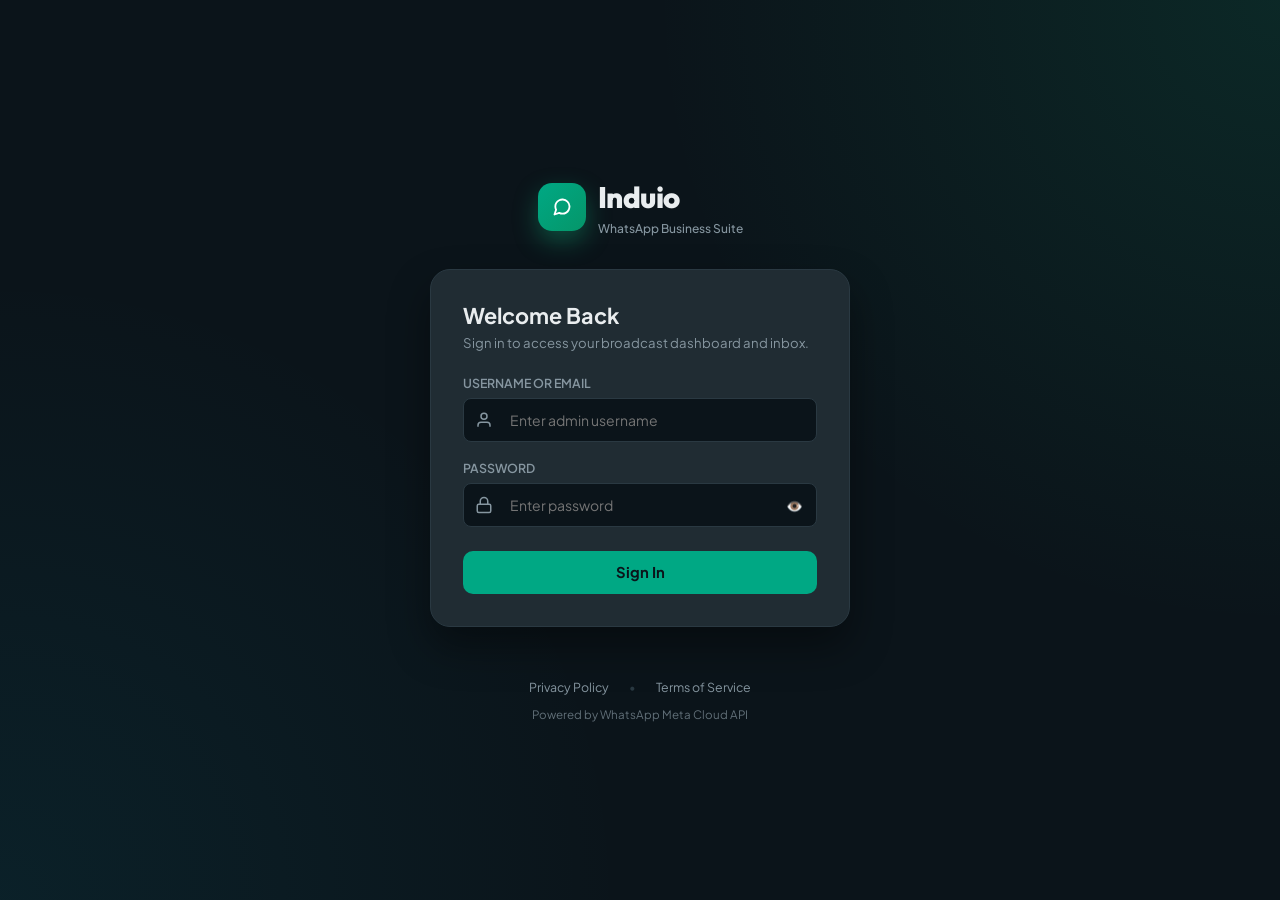
==== login.html @ 8018d41d "first commit" ====
<!DOCTYPE html>
<html lang="en" data-theme="dark">
<head>
    <meta charset="UTF-8">
    <meta name="viewport" content="width=device-width, initial-scale=1.0">
    <title>Induio - Admin Login</title>
    <link rel="icon" type="image/png" href="/favicon.png">
    <link rel="preconnect" href="https://fonts.googleapis.com">
    <link rel="preconnect" href="https://fonts.gstatic.com" crossorigin>
    <link href="https://fonts.googleapis.com/css2?family=Outfit:wght@400;500;600;700;800&family=Plus+Jakarta+Sans:wght@400;500;600;700&display=swap" rel="stylesheet">
    <link rel="stylesheet" href="/app.css">
    <script>
        // Redirect to main app if already logged in
        if (localStorage.getItem('induio_token')) {
            window.location.href = '/';
        }
    </script>
</head>
<body style="margin: 0; min-height: 100vh; display: flex; align-items: center; justify-content: center; background: radial-gradient(circle at top right, rgba(16, 185, 129, 0.12), transparent 40%), radial-gradient(circle at bottom left, rgba(6, 182, 212, 0.08), transparent 40%), var(--bg-dark); font-family: 'Plus Jakarta Sans', sans-serif; padding: 1.5rem 1rem;">

    <div style="width: 100%; max-width: 420px; display: flex; flex-direction: column; align-items: center;">
        
        <!-- Brand Header Logo -->
        <div style="display: flex; align-items: center; gap: 0.75rem; margin-bottom: 2rem; text-decoration: none;">
            <div style="width: 48px; height: 48px; border-radius: 14px; background: linear-gradient(135deg, var(--primary), #059669); display: flex; align-items: center; justify-content: center; box-shadow: 0 10px 25px rgba(16, 185, 129, 0.35);">
                <svg viewBox="0 0 24 24" width="26" height="26" fill="none" stroke="#ffffff" stroke-width="2.2" stroke-linecap="round" stroke-linejoin="round">
                    <path d="M21 11.5a8.38 8.38 0 0 1-.9 3.8 8.5 8.5 0 0 1-7.6 4.7 8.38 8.38 0 0 1-3.8-.9L3 21l1.9-5.7a8.38 8.38 0 0 1-.9-3.8 8.5 8.5 0 0 1 4.7-7.6 8.38 8.38 0 0 1 3.8-.9h.5a8.48 8.48 0 0 1 8 8v.5z"></path>
                </svg>
            </div>
            <div>
                <h1 style="font-family: 'Outfit', sans-serif; font-size: 1.85rem; font-weight: 800; margin: 0; color: var(--text-main); letter-spacing: -0.5px;">Induio</h1>
                <span style="font-size: 0.75rem; color: var(--text-muted); font-weight: 500;">WhatsApp Business Suite</span>
            </div>
        </div>

        <!-- Login Card -->
        <div class="card" style="width: 100%; padding: 2rem; border-radius: 20px; background: var(--bg-card); border: 1px solid var(--border); box-shadow: 0 20px 40px rgba(0, 0, 0, 0.4); backdrop-filter: blur(12px);">
            
            <div style="margin-bottom: 1.5rem;">
                <h2 style="font-size: 1.35rem; font-weight: 700; margin: 0 0 0.35rem 0; color: var(--text-main);">Welcome Back</h2>
                <p style="margin: 0; font-size: 0.825rem; color: var(--text-muted);">Sign in to access your broadcast dashboard and inbox.</p>
            </div>

            <!-- Error Banner -->
            <div id="login-error-banner" style="display: none; padding: 0.65rem 0.85rem; background: rgba(239, 68, 68, 0.12); border: 1px solid rgba(239, 68, 68, 0.3); border-radius: 8px; color: #ef4444; font-size: 0.8rem; margin-bottom: 1.25rem; text-align: left;"></div>

            <!-- Login Form -->
            <form id="login-form">
                <div style="margin-bottom: 1.15rem; text-align: left;">
                    <label style="display: block; font-size: 0.775rem; font-weight: 600; color: var(--text-muted); margin-bottom: 0.4rem;">USERNAME OR EMAIL</label>
                    <div class="input-with-icon">
                        <svg viewBox="0 0 24 24" fill="none" stroke="currentColor" stroke-width="2"><path d="M20 21v-2a4 4 0 0 0-4-4H8a4 4 0 0 0-4 4v2"></path><circle cx="12" cy="7" r="4"></circle></svg>
                        <input type="text" id="login-username" placeholder="Enter admin username" required autocomplete="username">
                    </div>
                </div>

                <div style="margin-bottom: 1.5rem; text-align: left;">
                    <label style="display: block; font-size: 0.775rem; font-weight: 600; color: var(--text-muted); margin-bottom: 0.4rem;">PASSWORD</label>
                    <div class="input-with-icon" style="position: relative;">
                        <svg viewBox="0 0 24 24" fill="none" stroke="currentColor" stroke-width="2"><rect x="3" y="11" width="18" height="11" rx="2" ry="2"></rect><path d="M7 11V7a5 5 0 0 1 10 0v4"></path></svg>
                        <input type="password" id="login-password" placeholder="Enter password" required autocomplete="current-password">
                        <button type="button" id="btn-toggle-password" style="position: absolute; right: 12px; top: 50%; transform: translateY(-50%); background: none; border: none; color: var(--text-muted); cursor: pointer; font-size: 0.85rem; padding: 2px;" title="Toggle Password">👁️</button>
                    </div>
                </div>

                <button type="submit" id="btn-login-submit" class="btn primary" style="width: 100%; justify-content: center; padding: 0.8rem; font-size: 0.925rem; font-weight: 700; border-radius: 10px;">
                    Sign In
                </button>
            </form>
        </div>

        <!-- Privacy & Terms Footer Links below login card -->
        <div style="margin-top: 1.75rem; display: flex; align-items: center; justify-content: center; gap: 1.25rem; font-size: 0.775rem;">
            <a href="#" id="link-login-privacy" style="color: var(--text-muted); text-decoration: none; transition: color 0.2s;">Privacy Policy</a>
            <span style="color: var(--border);">•</span>
            <a href="#" id="link-login-terms" style="color: var(--text-muted); text-decoration: none; transition: color 0.2s;">Terms of Service</a>
        </div>
        
        <div style="margin-top: 0.75rem; font-size: 0.725rem; color: var(--text-muted); opacity: 0.7;">
            Powered by WhatsApp Meta Cloud API
        </div>

    </div>

    <!-- Privacy Policy Modal -->
    <div id="login-privacy-modal" class="modal-overlay hidden" style="z-index: 10000; background: rgba(0,0,0,0.8); backdrop-filter: blur(8px);">
        <div class="modal-content card" style="max-width: 540px; width: 92%; padding: 1.5rem; border-radius: 16px; background: var(--bg-card); border: 1px solid var(--border); text-align: left; max-height: 80vh; overflow-y: auto;">
            <div style="display: flex; justify-content: space-between; align-items: center; margin-bottom: 1rem; border-bottom: 1px solid var(--border); padding-bottom: 0.5rem;">
                <h3 style="margin: 0; color: var(--text-main);">🔒 Privacy Policy</h3>
                <button type="button" id="btn-close-privacy-modal" style="background: none; border: none; color: var(--text-muted); cursor: pointer; font-size: 1.1rem;">✕</button>
            </div>
            <p style="font-size: 0.825rem; color: var(--text-muted); line-height: 1.5;">Induio operates as a WhatsApp Cloud API business management suite. All customer contact details, messages, and broadcast lists are stored securely in your private database. We strictly comply with Meta WhatsApp Cloud API policies and data protection guidelines.</p>
        </div>
    </div>

    <!-- Terms of Service Modal -->
    <div id="login-terms-modal" class="modal-overlay hidden" style="z-index: 10000; background: rgba(0,0,0,0.8); backdrop-filter: blur(8px);">
        <div class="modal-content card" style="max-width: 540px; width: 92%; padding: 1.5rem; border-radius: 16px; background: var(--bg-card); border: 1px solid var(--border); text-align: left; max-height: 80vh; overflow-y: auto;">
            <div style="display: flex; justify-content: space-between; align-items: center; margin-bottom: 1rem; border-bottom: 1px solid var(--border); padding-bottom: 0.5rem;">
                <h3 style="margin: 0; color: var(--text-main);">📋 Terms of Service</h3>
                <button type="button" id="btn-close-terms-modal" style="background: none; border: none; color: var(--text-muted); cursor: pointer; font-size: 1.1rem;">✕</button>
            </div>
            <p style="font-size: 0.825rem; color: var(--text-muted); line-height: 1.5;">By accessing this service, you agree to comply with the <a href="https://www.whatsapp.com/legal/business-terms/?lang=en_GB" target="_blank" rel="noopener" style="color: var(--primary); text-decoration: underline;">WhatsApp Business Terms of Service</a>. Messaging must be initiated only with explicit customer consent. Spambot activity and non-compliant broadcasting are strictly prohibited.</p>
        </div>
    </div>

    <script>
        // Password toggle
        const toggleBtn = document.getElementById('btn-toggle-password');
        const passInput = document.getElementById('login-password');
        toggleBtn.addEventListener('click', () => {
            const type = passInput.type === 'password' ? 'text' : 'password';
            passInput.type = type;
            toggleBtn.textContent = type === 'password' ? '👁️' : '🙈';
        });

        // Modals
        const privacyModal = document.getElementById('login-privacy-modal');
        const termsModal = document.getElementById('login-terms-modal');

        document.getElementById('link-login-privacy').addEventListener('click', (e) => {
            e.preventDefault();
            privacyModal.classList.remove('hidden');
        });
        document.getElementById('link-login-terms').addEventListener('click', (e) => {
            e.preventDefault();
            termsModal.classList.remove('hidden');
        });

        document.getElementById('btn-close-privacy-modal').addEventListener('click', () => privacyModal.classList.add('hidden'));
        document.getElementById('btn-close-terms-modal').addEventListener('click', () => termsModal.classList.add('hidden'));

        // Login Submit Form
        document.getElementById('login-form').addEventListener('submit', async (e) => {
            e.preventDefault();
            const username = document.getElementById('login-username').value.trim();
            const password = document.getElementById('login-password').value;
            const errorBanner = document.getElementById('login-error-banner');
            const submitBtn = document.getElementById('btn-login-submit');

            errorBanner.style.display = 'none';
            submitBtn.disabled = true;
            submitBtn.innerHTML = '<span class="spinner"></span> Signing In...';

            try {
                const res = await fetch('/api/auth?action=login', {
                    method: 'POST',
                    headers: { 'Content-Type': 'application/json' },
                    body: JSON.stringify({ username, password })
                });

                const data = await res.json();

                if (data.success) {
                    localStorage.setItem('induio_token', data.token);
                    localStorage.setItem('induio_user', JSON.stringify(data.user));
                    window.location.href = '/';
                } else {
                    errorBanner.textContent = `⚠️ ${data.error || 'Login failed'}`;
                    errorBanner.style.display = 'block';
                }
            } catch (err) {
                errorBanner.textContent = `⚠️ Network Error: ${err.message}`;
                errorBanner.style.display = 'block';
            } finally {
                submitBtn.disabled = false;
                submitBtn.innerHTML = 'Sign In';
            }
        });
    </script>
</body>
</html>
---- app.css ----
:root {
    --primary: #00a884;
    --primary-dark: #008f6f;
    --primary-light: rgba(0, 168, 132, 0.12);
    --bg-dark: #0b141a;
    --bg-sidebar: #111b21;
    --bg-card: #202c33;
    --bg-chat: #0b141a;
    --bubble-out: #005c4b;
    --bubble-out-text: #e9edef;
    --bubble-in: #202c33;
    --bubble-in-text: #e9edef;
    --text-main: #e9edef;
    --text-muted: #8696a0;
    --border: #2a3942;
    --error: #f15c6d;
    --warning: #f7b928;
    --tick-read: #53bdeb;
    --tick-sent: #8696a0;
    --shadow: 0 4px 16px rgba(0, 0, 0, 0.25);
    --radius: 12px;
}

[data-theme="light"] {
    --primary: #00a884;
    --primary-dark: #008f6f;
    --primary-light: rgba(0, 168, 132, 0.08);
    --bg-dark: #f0f2f5;
    --bg-sidebar: #ffffff;
    --bg-card: #ffffff;
    --bg-chat: #efeae2;
    --bubble-out: #d9fdd3;
    --bubble-out-text: #111b21;
    --bubble-in: #ffffff;
    --bubble-in-text: #111b21;
    --text-main: #111b21;
    --text-muted: #667781;
    --border: #e9edef;
    --error: #ea0038;
    --warning: #e69500;
    --tick-read: #53bdeb;
    --tick-sent: #667781;
    --shadow: 0 2px 10px rgba(0, 0, 0, 0.06);
    color-scheme: light;
}

* {
    box-sizing: border-box;
    margin: 0;
    padding: 0;
    font-family: 'Plus Jakarta Sans', -apple-system, BlinkMacSystemFont, "Segoe UI", Roboto, sans-serif;
}

body {
    background: var(--bg-dark);
    color: var(--text-main);
    height: 100vh;
    overflow: hidden;
    transition: background 0.25s ease, color 0.25s ease;
}

/* Base SVG sizing reset - prevents massive icon explosion */
svg {
    width: 20px;
    height: 20px;
    flex-shrink: 0;
}

/* Custom Scrollbar */
::-webkit-scrollbar {
    width: 6px;
    height: 6px;
}

::-webkit-scrollbar-track {
    background: transparent;
}

::-webkit-scrollbar-thumb {
    background: var(--border);
    border-radius: 4px;
}

::-webkit-scrollbar-thumb:hover {
    background: var(--text-muted);
}

.layout {
    display: flex;
    height: 100vh;
}

/* Sidebar Navigation */
.sidebar {
    width: 260px;
    background: var(--bg-sidebar);
    border-right: 1px solid var(--border);
    padding: 1.5rem 1rem;
    display: flex;
    flex-direction: column;
    flex-shrink: 0;
    z-index: 20;
}

.sidebar-header {
    display: flex;
    justify-content: space-between;
    align-items: center;
    margin-bottom: 2rem;
    padding: 0 0.5rem;
}

.logo {
    display: flex;
    align-items: center;
    gap: 0.75rem;
}

.logo-icon {
    width: 34px;
    height: 34px;
    border-radius: 10px;
    background: linear-gradient(135deg, #25D366, #128C7E);
    padding: 3px;
    display: flex;
    align-items: center;
    justify-content: center;
    box-shadow: 0 4px 12px rgba(37, 211, 102, 0.3);
}

.logo-icon img {
    width: 100%;
    height: 100%;
    object-fit: cover;
    border-radius: 7px;
}

.logo-text {
    font-size: 1.35rem;
    font-weight: 700;
    color: var(--text-main);
    letter-spacing: -0.5px;
}

.icon-btn {
    background: transparent;
    border: none;
    color: var(--text-muted);
    width: 36px;
    height: 36px;
    border-radius: 8px;
    display: flex;
    align-items: center;
    justify-content: center;
    cursor: pointer;
    transition: all 0.2s;
}

.icon-btn svg {
    width: 20px;
    height: 20px;
}

.icon-btn:hover {
    background: var(--primary-light);
    color: var(--primary);
}

[data-theme="dark"] .theme-icon-light {
    display: none;
}

[data-theme="dark"] .theme-icon-dark {
    display: block;
}

[data-theme="light"] .theme-icon-light {
    display: block;
}

[data-theme="light"] .theme-icon-dark {
    display: none;
}

.mobile-only {
    display: none;
}

#sidebar-nav {
    display: flex;
    flex-direction: column;
    gap: 0.35rem;
    flex: 1;
}

.nav-item {
    display: flex;
    align-items: center;
    gap: 0.85rem;
    padding: 0.75rem 1rem;
    color: var(--text-muted);
    text-decoration: none;
    border-radius: 10px;
    font-weight: 500;
    font-size: 0.925rem;
    transition: all 0.2s ease;
    position: relative;
}

.nav-item svg {
    width: 20px;
    height: 20px;
    flex-shrink: 0;
}

.nav-item:hover {
    background: var(--primary-light);
    color: var(--text-main);
}

.nav-item.active {
    background: var(--primary-light);
    color: var(--primary);
    font-weight: 600;
}

.nav-item.active::before {
    content: '';
    position: absolute;
    left: 0;
    top: 20%;
    bottom: 20%;
    width: 4px;
    background: var(--primary);
    border-radius: 0 4px 4px 0;
}

.badge-count {
    margin-left: auto;
    background: var(--primary);
    color: #0b141a;
    font-size: 0.725rem;
    font-weight: 700;
    padding: 0.15rem 0.5rem;
    border-radius: 12px;
}

.sidebar-footer {
    padding-top: 1rem;
    border-top: 1px solid var(--border);
}

.system-status {
    display: flex;
    align-items: center;
    gap: 0.5rem;
    font-size: 0.75rem;
    color: var(--text-muted);
    padding: 0.5rem;
}

.status-dot {
    width: 8px;
    height: 8px;
    border-radius: 50%;
    background: #10b981;
    box-shadow: 0 0 8px #10b981;
}

/* Main Content */
.content {
    flex: 1;
    overflow-y: auto;
    padding: 2rem 2.5rem;
}

.view {
    display: none;
    animation: fadeIn 0.25s ease-out;
}

.view.active {
    display: block;
}

@keyframes fadeIn {
    from {
        opacity: 0;
        transform: translateY(6px);
    }

    to {
        opacity: 1;
        transform: translateY(0);
    }
}

.page-header {
    display: flex;
    justify-content: space-between;
    align-items: flex-end;
    margin-bottom: 2rem;
}

.page-header h1 {
    font-size: 1.75rem;
    font-weight: 700;
    letter-spacing: -0.5px;
}

.page-header .subtitle {
    color: var(--text-muted);
    font-size: 0.9rem;
    margin-top: 0.25rem;
}

.header-actions {
    display: flex;
    gap: 0.75rem;
}

/* Cards & Widgets */
.card {
    background: var(--bg-card);
    border-radius: var(--radius);
    padding: 1.5rem;
    border: 1px solid var(--border);
    box-shadow: var(--shadow);
    margin-bottom: 1.5rem;
}

/* Stats Grid */
.stats-grid {
    display: grid;
    grid-template-columns: repeat(auto-fit, minmax(220px, 1fr));
    gap: 1.25rem;
    margin-bottom: 1.75rem;
}

.stat-card {
    display: flex;
    align-items: center;
    gap: 1.25rem;
    padding: 1.25rem 1.5rem;
    margin-bottom: 0;
    transition: transform 0.2s, border-color 0.2s;
}

.stat-card:hover {
    transform: translateY(-2px);
    border-color: var(--primary);
}

.stat-icon {
    width: 48px;
    height: 48px;
    border-radius: 12px;
    display: flex;
    align-items: center;
    justify-content: center;
    flex-shrink: 0;
}

.stat-icon svg {
    width: 24px;
    height: 24px;
}

.icon-emerald {
    background: rgba(16, 185, 129, 0.15);
    color: #10b981;
}

.icon-teal {
    background: rgba(20, 184, 166, 0.15);
    color: #14b8a6;
}

.icon-blue {
    background: rgba(59, 130, 246, 0.15);
    color: #3b82f6;
}

.stat-info h3 {
    font-size: 0.8rem;
    color: var(--text-muted);
    font-weight: 500;
    text-transform: uppercase;
    letter-spacing: 0.5px;
}

.stat-info p {
    font-size: 1.75rem;
    font-weight: 700;
    margin-top: 0.2rem;
    color: var(--text-main);
}

/* Dashboard Widgets */
.dashboard-widgets {
    display: grid;
    grid-template-columns: repeat(auto-fit, minmax(320px, 1fr));
    gap: 1.5rem;
}

.widget-header {
    display: flex;
    justify-content: space-between;
    align-items: center;
    margin-bottom: 1.25rem;
    padding-bottom: 0.75rem;
    border-bottom: 1px solid var(--border);
}

.widget-header h3 {
    font-size: 1rem;
    font-weight: 600;
}

.dash-list {
    display: flex;
    flex-direction: column;
    gap: 0.75rem;
}

.dash-list-item {
    background: var(--bg-dark);
    padding: 0.85rem 1rem;
    border-radius: 8px;
    font-size: 0.875rem;
    border: 1px solid var(--border);
    display: flex;
    align-items: center;
    gap: 0.85rem;
    cursor: pointer;
    transition: background 0.2s;
}

.dash-list-item:hover {
    background: var(--primary-light);
}

.dash-list-item .avatar-mini {
    width: 36px;
    height: 36px;
    border-radius: 50%;
    background: var(--primary-dark);
    color: #fff;
    display: flex;
    align-items: center;
    justify-content: center;
    font-weight: 600;
    font-size: 0.85rem;
    flex-shrink: 0;
}

.dash-list-item-content strong {
    display: block;
    color: var(--text-main);
    font-size: 0.875rem;
}

.dash-list-item-content p {
    color: var(--text-muted);
    font-size: 0.775rem;
    margin-top: 0.15rem;
}

.dash-media-grid {
    display: grid;
    grid-template-columns: repeat(2, 1fr);
    gap: 0.75rem;
}

.dash-media-card {
    height: 95px;
    border-radius: 8px;
    overflow: hidden;
    background: #000;
    border: 1px solid var(--border);
    position: relative;
}

.dash-media-card img,
.dash-media-card video {
    width: 100%;
    height: 100%;
    object-fit: cover;
}

/* Buttons */
.btn {
    display: inline-flex;
    align-items: center;
    justify-content: center;
    gap: 0.5rem;
    padding: 0.65rem 1.25rem;
    border: none;
    border-radius: 8px;
    font-size: 0.875rem;
    font-weight: 600;
    cursor: pointer;
    transition: all 0.2s ease;
    text-decoration: none;
}

.btn.primary {
    background: var(--primary);
    color: #0b141a;
}

.btn.primary:hover {
    background: var(--primary-dark);
    color: #ffffff;
}

.btn.secondary {
    background: transparent;
    border: 1px solid var(--border);
    color: var(--text-main);
}

.btn.secondary:hover {
    background: var(--primary-light);
    border-color: var(--primary);
}

.btn.danger {
    background: rgba(241, 92, 109, 0.12);
    color: var(--error);
    border: 1px solid transparent;
}

.btn.danger:hover {
    background: var(--error);
    color: #fff;
}

.btn.sm {
    padding: 0.35rem 0.75rem;
    font-size: 0.775rem;
}

.btn.icon-only {
    padding: 0.4rem;
    min-width: 32px;
    height: 32px;
}

.btn.icon-btn-round {
    width: 44px;
    height: 44px;
    border-radius: 50%;
    padding: 0;
    flex-shrink: 0;
    background: var(--primary);
    color: #ffffff;
    display: flex;
    align-items: center;
    justify-content: center;
    box-shadow: 0 3px 10px rgba(0, 168, 132, 0.35);
    transition: transform 0.2s ease, background 0.2s ease;
    border: none;
}

.btn.icon-btn-round svg {
    width: 20px;
    height: 20px;
    color: #ffffff;
    stroke: #ffffff;
    fill: none;
}

.btn.icon-btn-round:hover {
    transform: scale(1.08);
    background: var(--primary-dark);
}

.btn:disabled {
    opacity: 0.6;
    cursor: not-allowed;
}

.w-full {
    width: 100%;
}

/* Form Controls */
.form-inline {
    display: flex;
    gap: 1rem;
    align-items: center;
    flex-wrap: wrap;
}

.input-with-icon {
    position: relative;
    display: flex;
    align-items: center;
}

.input-with-icon svg {
    position: absolute;
    left: 12px;
    width: 18px !important;
    height: 18px !important;
    color: var(--text-muted);
    pointer-events: none;
}

.input-with-icon input {
    padding-left: 2.85rem !important;
}

.flex-1 {
    flex: 1;
    min-width: 220px;
}

input:not([type="radio"]):not([type="checkbox"]),
select,
textarea {
    width: 100%;
    padding: 0.75rem 1rem;
    border-radius: 8px;
    border: 1px solid var(--border);
    background: var(--bg-dark);
    color: var(--text-main);
    font-size: 0.875rem;
    outline: none;
    transition: border-color 0.2s;
    box-sizing: border-box;
}

select {
    appearance: auto;
    height: 42px;
}

input[type="radio"],
input[type="checkbox"] {
    width: 18px !important;
    height: 18px !important;
    min-width: 18px !important;
    min-height: 18px !important;
    max-width: 18px !important;
    max-height: 18px !important;
    padding: 0 !important;
    margin: 0 !important;
    flex-shrink: 0 !important;
    cursor: pointer;
    accent-color: var(--primary) !important;
    border: none !important;
    background: transparent !important;
    box-shadow: none !important;
}

input:focus,
select:focus,
textarea:focus {
    border-color: var(--primary);
}

.form-group {
    margin-bottom: 1.25rem;
}

.form-group label {
    display: block;
    margin-bottom: 0.5rem;
    font-size: 0.85rem;
    font-weight: 600;
    color: var(--text-muted);
}

/* Toolbar & Search Box */
.toolbar-card {
    padding: 1rem 1.25rem;
    display: flex;
    justify-content: space-between;
    align-items: center;
    gap: 1rem;
    flex-wrap: wrap;
}

.search-box {
    position: relative;
    display: flex;
    align-items: center;
    flex: 1;
    min-width: 220px;
}

.search-box svg {
    position: absolute;
    left: 12px;
    width: 18px !important;
    height: 18px !important;
    color: var(--text-muted);
    pointer-events: none;
}

.search-box input {
    padding-left: 2.85rem !important;
    background: var(--bg-dark);
}

.search-box.sm input {
    padding: 0.5rem 1rem 0.5rem 2.85rem !important;
    font-size: 0.825rem;
}

.pagination-area {
    display: flex;
    align-items: center;
    gap: 1rem;
}

.pagination-info {
    font-size: 0.85rem;
    color: var(--text-muted);
}

.pagination-controls {
    display: flex;
    gap: 0.4rem;
}

/* Table Styling */
.table-responsive {
    overflow-x: auto;
    width: 100%;
}

table {
    width: 100%;
    border-collapse: collapse;
    min-width: 600px;
}

th,
td {
    padding: 1rem 1.25rem;
    text-align: left;
    border-bottom: 1px solid var(--border);
    vertical-align: middle;
}

th {
    font-weight: 600;
    color: var(--text-muted);
    font-size: 0.8rem;
    text-transform: uppercase;
    letter-spacing: 0.5px;
}

td {
    font-size: 0.875rem;
}

tr:hover td {
    background: rgba(0, 168, 132, 0.03);
}

.user-cell {
    display: flex;
    align-items: center;
    gap: 0.85rem;
}

.user-avatar {
    width: 36px;
    height: 36px;
    border-radius: 50%;
    background: linear-gradient(135deg, var(--primary), var(--primary-dark));
    color: #ffffff;
    font-weight: 700;
    font-size: 0.85rem;
    display: flex;
    align-items: center;
    justify-content: center;
    flex-shrink: 0;
}

/* Templates Grid & Cards */
.grid {
    display: grid;
    grid-template-columns: repeat(auto-fill, minmax(280px, 1fr));
    gap: 1.25rem;
}

.template-card {
    background: var(--bg-card);
    border: 1px solid var(--border);
    padding: 1.25rem;
    border-radius: var(--radius);
    box-shadow: var(--shadow);
    transition: transform 0.2s, border-color 0.2s;
    display: flex;
    flex-direction: column;
    justify-content: space-between;
}

.template-card:hover {
    transform: translateY(-2px);
    border-color: var(--primary);
}

.template-card h4 {
    color: var(--primary);
    font-size: 0.95rem;
    margin-bottom: 0.5rem;
    word-break: break-word;
    overflow-wrap: break-word;
    line-height: 1.35;
}

.template-card .lang {
    font-size: 0.725rem;
    font-weight: 600;
    color: var(--text-muted);
    background: var(--bg-dark);
    padding: 0.2rem 0.6rem;
    border-radius: 4px;
    display: inline-block;
    margin-bottom: 0.5rem;
}

/* Custom Select Dropdown */
.custom-select {
    position: relative;
    width: 100%;
}

.select-box {
    padding: 0.75rem 1rem;
    border-radius: 8px;
    border: 1px solid var(--border);
    background: var(--bg-dark);
    cursor: pointer;
    color: var(--text-main);
    font-size: 0.875rem;
    display: flex;
    align-items: center;
    justify-content: space-between;
}

.select-box::after {
    content: '▾';
    font-size: 0.85rem;
    color: var(--text-muted);
}

.options-container {
    display: none;
    flex-direction: column;
    position: absolute;
    top: calc(100% + 4px);
    left: 0;
    right: 0;
    background: var(--bg-card);
    border: 1px solid var(--border);
    border-radius: 8px;
    z-index: 999;
    max-height: 280px;
    overflow: hidden;
    box-shadow: var(--shadow);
}

.options-container.active {
    display: flex;
}

#bc-target-list {
    max-height: 180px;
    overflow-y: auto;
    flex: 1;
}

.option-item {
    display: flex;
    align-items: center;
    justify-content: space-between;
    gap: 0.75rem;
    padding: 0.75rem 1rem;
    font-size: 0.875rem;
    cursor: pointer;
    color: var(--text-main);
    border-bottom: 1px solid rgba(255, 255, 255, 0.05);
}

.option-item span,
.option-item strong {
    flex: 1;
}

.option-item:hover {
    background: var(--primary-light);
}

.option-item input[type="checkbox"] {
    width: 18px;
    height: 18px;
    accent-color: var(--primary);
    cursor: pointer;
    flex-shrink: 0;
    margin: 0;
}

.select-all-item {
    border-bottom: 1px solid var(--border);
    background: var(--bg-card);
    flex-shrink: 0;
}

.bc-target-footer {
    padding: 0.5rem 0.75rem;
    background: var(--bg-sidebar);
    border-top: 1px solid var(--border);
    display: flex;
    justify-content: space-between;
    align-items: center;
    flex-shrink: 0;
}

/* Broadcast File Dropzone */
.file-dropzone {
    border: 2px dashed var(--border);
    border-radius: 8px;
    padding: 1.5rem;
    text-align: center;
    cursor: pointer;
    color: var(--text-muted);
    transition: all 0.2s;
    display: flex;
    flex-direction: column;
    align-items: center;
    gap: 0.5rem;
}

.file-dropzone svg {
    width: 32px;
    height: 32px;
    color: var(--primary);
}

.file-dropzone:hover {
    border-color: var(--primary);
    background: var(--primary-light);
}

.status-banner {
    margin-top: 1rem;
    font-size: 0.875rem;
    font-weight: 600;
}

/* WhatsApp Inbox Layout */
.inbox-wrapper {
    display: flex;
    height: calc(100vh - 120px);
    gap: 1rem;
    margin-top: -0.5rem;
}

.inbox-sidebar-panel {
    width: 340px;
    background: var(--bg-sidebar);
    border-radius: var(--radius);
    border: 1px solid var(--border);
    display: flex;
    flex-direction: column;
    overflow: hidden;
    flex-shrink: 0;
}

.inbox-sidebar-header {
    padding: 1rem 1.25rem;
    border-bottom: 1px solid var(--border);
}

.inbox-sidebar-header h2 {
    font-size: 1.25rem;
    font-weight: 700;
    margin-bottom: 0.75rem;
}

.inbox-contacts-list {
    flex: 1;
    overflow-y: auto;
}

.inbox-contact-card {
    display: flex;
    align-items: center;
    gap: 1rem;
    padding: 0.85rem 1.25rem;
    border-bottom: 1px solid var(--border);
    cursor: pointer;
    transition: background 0.2s;
}

.inbox-contact-card:hover,
.inbox-contact-card.active {
    background: var(--primary-light);
}

.inbox-contact-card .contact-avatar {
    width: 44px;
    height: 44px;
    border-radius: 50%;
    background: linear-gradient(135deg, #10b981, #047857);
    color: #ffffff;
    font-weight: 700;
    font-size: 1.1rem;
    display: flex;
    align-items: center;
    justify-content: center;
    flex-shrink: 0;
}

.inbox-contact-card .contact-details {
    flex: 1;
    min-width: 0;
}

.inbox-contact-card .contact-name {
    font-weight: 600;
    font-size: 0.925rem;
    color: var(--text-main);
    white-space: nowrap;
    overflow: hidden;
    text-overflow: ellipsis;
}

.inbox-contact-card .contact-phone {
    font-size: 0.775rem;
    color: var(--text-muted);
    margin-top: 0.15rem;
}

.inbox-chat-panel {
    flex: 1;
    display: flex;
    flex-direction: column;
    padding: 0;
    overflow: hidden;
    margin-bottom: 0;
}

.chat-header-bar {
    padding: 0.65rem 1rem;
    background: var(--bg-sidebar);
    border-bottom: 1px solid var(--border);
    display: flex;
    align-items: center;
    gap: 0.65rem;
}

.chat-header-bar .chat-avatar {
    width: 36px;
    height: 36px;
    border-radius: 50%;
    background: var(--primary);
    color: #0b141a;
    font-weight: 700;
    font-size: 0.9rem;
    display: flex;
    align-items: center;
    justify-content: center;
    flex-shrink: 0;
}

.chat-header-info {
    flex: 1;
    min-width: 0;
}

.chat-title-row {
    display: flex;
    align-items: center;
    gap: 0.4rem;
    flex-wrap: wrap;
}

.chat-header-info h3 {
    font-size: 0.925rem;
    font-weight: 600;
    white-space: nowrap;
    overflow: hidden;
    text-overflow: ellipsis;
    margin: 0;
}

.chat-header-info p {
    font-size: 0.725rem;
    color: var(--text-muted);
    white-space: nowrap;
    overflow: hidden;
    text-overflow: ellipsis;
    margin: 0.1rem 0 0 0;
}

.chat-menu-container {
    position: relative;
    margin-left: auto;
    flex-shrink: 0;
}

.chat-dropdown-menu {
    position: absolute;
    top: calc(100% + 6px);
    right: 0;
    background: var(--bg-sidebar);
    border: 1px solid var(--border);
    border-radius: 8px;
    box-shadow: 0 4px 16px rgba(0, 0, 0, 0.3);
    z-index: 1000;
    min-width: 170px;
    padding: 0.35rem 0;
    display: flex;
    flex-direction: column;
}

.chat-dropdown-menu.hidden {
    display: none;
}

.chat-dropdown-menu .dropdown-item {
    display: flex;
    align-items: center;
    width: 100%;
    padding: 0.6rem 0.85rem;
    background: transparent;
    border: none;
    color: var(--text-main);
    font-size: 0.825rem;
    font-weight: 500;
    cursor: pointer;
    text-align: left;
    transition: background 0.15s ease;
}

.chat-dropdown-menu .dropdown-item:hover {
    background: var(--bg-hover);
    color: var(--primary);
}

.window-badge {
    font-size: 0.725rem;
    font-weight: 600;
    padding: 0.25rem 0.65rem;
    border-radius: 12px;
    transition: all 0.2s ease;
    display: inline-flex;
    align-items: center;
    line-height: 1.2;
}

.window-badge.active {
    background: rgba(16, 185, 129, 0.15);
    color: #10b981;
    border: 1px solid rgba(16, 185, 129, 0.3);
}

.window-badge.expired {
    background: rgba(239, 68, 68, 0.15);
    color: #ef4444;
    border: 1px solid rgba(239, 68, 68, 0.3);
}

.chat-messages-body {
    flex: 1;
    overflow-y: auto;
    padding: 1.5rem;
    background: var(--bg-chat);
    display: flex;
    flex-direction: column;
    gap: 0.75rem;
}

/* WhatsApp Message Bubbles */
.msg-row {
    display: flex;
    flex-direction: column;
    margin-bottom: 0.25rem;
}

.msg-row.outbound {
    align-items: flex-end;
}

.msg-row.inbound {
    align-items: flex-start;
}

.message-bubble {
    max-width: 65%;
    padding: 0.65rem 1rem;
    border-radius: 12px;
    font-size: 0.9rem;
    line-height: 1.45;
    position: relative;
    word-break: break-word;
    box-shadow: 0 1px 2px rgba(0, 0, 0, 0.15);
}

.message-bubble.outbound {
    background: var(--bubble-out);
    color: var(--bubble-out-text);
    border-bottom-right-radius: 2px;
}

.message-bubble.inbound {
    background: var(--bubble-in);
    color: var(--bubble-in-text);
    border-bottom-left-radius: 2px;
    border: 1px solid var(--border);
}

.msg-meta {
    display: flex;
    align-items: center;
    justify-content: flex-end;
    gap: 0.35rem;
    margin-top: 0.25rem;
    font-size: 0.68rem;
    color: var(--text-muted);
}

.tick-icon {
    font-weight: bold;
}

.tick-read {
    color: var(--tick-read);
}

.tick-sent {
    color: var(--tick-sent);
}

.chat-input-bar {
    padding: 0.85rem 1.25rem;
    background: var(--bg-sidebar);
    border-top: 1px solid var(--border);
    display: flex;
    align-items: center;
    gap: 0.75rem;
}

.chat-input-wrapper {
    flex: 1;
}

.chat-input-wrapper input {
    background: var(--bg-dark);
    border-radius: 24px;
    padding-left: 1.25rem;
}

.empty-state {
    display: flex;
    flex-direction: column;
    align-items: center;
    justify-content: center;
    height: 100%;
    color: var(--text-muted);
    text-align: center;
    padding: 2rem;
}

.empty-inbox-icon svg {
    width: 64px !important;
    height: 64px !important;
    color: var(--text-muted);
    margin-bottom: 1rem;
    opacity: 0.5;
}

/* Media Cards */
.media-card {
    position: relative;
    border-radius: 10px;
    overflow: hidden;
    border: 1px solid var(--border);
    background: var(--bg-card);
}

.media-card img,
.media-card video {
    width: 100%;
    height: 160px;
    object-fit: cover;
    display: block;
}

.media-card .overlay {
    position: absolute;
    top: 0;
    left: 0;
    right: 0;
    padding: 0.5rem;
    background: linear-gradient(rgba(0, 0, 0, 0.7), transparent);
    display: flex;
    justify-content: flex-end;
    opacity: 0;
    transition: opacity 0.2s;
}

.media-card:hover .overlay {
    opacity: 1;
}

.media-card .name {
    padding: 0.6rem 0.85rem;
    font-size: 0.775rem;
    color: var(--text-main);
    text-overflow: ellipsis;
    overflow: hidden;
    white-space: nowrap;
}

/* Spinner */
.spinner {
    display: inline-block;
    width: 1rem;
    height: 1rem;
    border: 2px solid var(--text-muted);
    border-radius: 50%;
    border-top-color: var(--primary);
    animation: spin 0.8s linear infinite;
}

@keyframes spin {
    to {
        transform: rotate(360deg);
    }
}

/* Modals */
.modal-overlay {
    position: fixed;
    top: 0;
    left: 0;
    right: 0;
    bottom: 0;
    background: rgba(0, 0, 0, 0.65);
    backdrop-filter: blur(4px);
    display: flex;
    align-items: center;
    justify-content: center;
    z-index: 1000;
}

.modal-overlay.hidden {
    display: none;
}

.modal-content {
    width: 90%;
    max-width: 420px;
    padding: 2rem;
    text-align: center;
    border-radius: var(--radius);
    background: var(--bg-card);
    border: 1px solid var(--border);
    box-shadow: 0 12px 32px rgba(0, 0, 0, 0.4);
}

.modal-actions {
    display: flex;
    justify-content: center;
    gap: 0.75rem;
    margin-top: 1.5rem;
}

/* Chat Back Button */
.back-btn {
    display: inline-flex;
    align-items: center;
    justify-content: center;
    width: 36px;
    height: 36px;
    border-radius: 50%;
    background: var(--bg-card);
    border: 1px solid var(--border);
    color: var(--text-main);
    cursor: pointer;
    transition: all 0.2s ease;
    flex-shrink: 0;
}

.back-btn:hover {
    background: var(--primary-light);
    color: var(--primary);
    border-color: var(--primary);
}

.back-btn svg {
    width: 18px;
    height: 18px;
}

/* Responsiveness: Tablets & Mobile (max-width: 768px) */
@media (max-width: 768px) {
    .layout {
        flex-direction: column;
        min-height: 100vh;
    }

    .sidebar {
        width: 100%;
        padding: 0.75rem 1rem;
        flex-direction: row;
        align-items: center;
        justify-content: space-between;
        border-right: none;
        border-bottom: 1px solid var(--border);
        position: sticky;
        top: 0;
        z-index: 99;
    }

    .sidebar-header {
        margin-bottom: 0;
    }

    .mobile-only {
        display: flex;
    }

    .sidebar-footer {
        display: none;
    }

    #sidebar-nav {
        display: flex;
        flex-direction: column;
        position: absolute;
        top: 100%;
        left: 0;
        right: 0;
        background: var(--bg-sidebar);
        padding: 1rem;
        border-bottom: 1px solid var(--border);
        box-shadow: var(--shadow);
        opacity: 0;
        visibility: hidden;
        transform: translateY(-10px);
        transition: all 0.25s ease;
        z-index: 100;
    }

    #sidebar-nav.active {
        opacity: 1;
        visibility: visible;
        transform: translateY(0);
    }

    .content {
        padding: 0.5rem;
    }

    .page-header {
        flex-direction: column;
        align-items: flex-start;
        gap: 0.75rem;
    }

    .header-actions {
        width: 100%;
        display: flex;
        flex-wrap: wrap;
        gap: 0.5rem;
    }

    .header-actions .btn {
        flex: 1;
        justify-content: center;
    }

    .stats-grid {
        grid-template-columns: repeat(auto-fit, minmax(140px, 1fr));
        gap: 0.75rem;
    }

    .view#view-inbox.active {
        display: flex;
        flex-direction: column;
        height: calc(100dvh - 75px);
    }

    .inbox-wrapper {
        flex-direction: column;
        height: 100%;
        gap: 0;
        margin: 0;
    }

    .inbox-sidebar-panel {
        width: 100%;
        height: 100%;
    }

    .inbox-sidebar-panel.hidden {
        display: none;
    }

    .inbox-chat-panel.hidden {
        display: none;
    }

    .inbox-chat-panel {
        width: 100%;
        height: 100%;
        border-radius: 10px;
    }

    .chat-header-bar {
        padding: 0.55rem 0.75rem;
        flex-direction: row;
        gap: 0.5rem;
    }

    .chat-title-row {
        gap: 0.35rem;
    }

    .chat-header-info h3 {
        font-size: 0.875rem;
    }

    .chat-header-info p {
        font-size: 0.7rem;
    }

    .window-badge {
        font-size: 0.625rem;
        padding: 0.12rem 0.4rem;
    }

    .chat-messages-body {
        padding: 0.75rem 0.5rem;
        flex: 1;
    }

    .message-bubble {
        max-width: 88%;
    }
}

/* Responsiveness: Small Mobile (max-width: 480px) */
@media (max-width: 480px) {
    .content {
        padding: 0.75rem;
    }

    .card {
        padding: 1rem;
    }

    .page-header h1 {
        font-size: 1.35rem;
    }

    .subtitle {
        font-size: 0.8rem;
    }

    .btn {
        padding: 0.55rem 0.85rem;
        font-size: 0.85rem;
    }

    .chat-header-bar {
        padding: 0.65rem 0.75rem;
        gap: 0.5rem;
    }

    .chat-header-info h3 {
        font-size: 0.9rem;
    }

    .chat-header-info p {
        font-size: 0.725rem;
    }

    .window-badge {
        font-size: 0.675rem;
        padding: 0.2rem 0.5rem;
    }

    #btn-inbox-send-template {
        font-size: 0.75rem;
        padding: 0.25rem 0.5rem;
    }

    .chat-input-bar {
        padding: 0.65rem 0.75rem;
        gap: 0.5rem;
    }

    .chat-input-wrapper input {
        font-size: 0.85rem;
        padding: 0.55rem 0.85rem;
    }

    .table-container {
        margin: 0 -0.5rem;
        border-radius: 0;
    }

    .modal-content {
        width: 95%;
        padding: 1.25rem;
    }
}

/* Responsiveness: Ultra-Small Devices (below 380px) */
@media (max-width: 380px) {
    .sidebar {
        padding: 0.5rem 0.65rem;
    }

    .logo-text {
        font-size: 1rem;
    }

    .content {
        padding: 0.5rem;
    }

    .card {
        padding: 0.75rem;
        border-radius: 8px;
    }

    .page-header h1 {
        font-size: 1.15rem;
    }

    .subtitle {
        font-size: 0.75rem;
        line-height: 1.3;
    }

    .btn {
        padding: 0.45rem 0.65rem;
        font-size: 0.775rem;
        gap: 0.25rem;
    }

    .btn svg {
        width: 14px !important;
        height: 14px !important;
    }

    .stats-grid {
        grid-template-columns: 1fr;
        gap: 0.5rem;
    }

    .stat-card {
        padding: 0.75rem;
    }

    .stat-card h4 {
        font-size: 0.7rem;
    }

    .stat-value {
        font-size: 1.25rem;
    }

    .inbox-wrapper {
        height: calc(100dvh - 120px);
    }

    .chat-header-bar {
        padding: 0.5rem 0.65rem;
        gap: 0.4rem;
    }

    .back-btn {
        width: 30px;
        height: 30px;
    }

    .back-btn svg {
        width: 15px;
        height: 15px;
    }

    .chat-avatar {
        width: 32px;
        height: 32px;
        font-size: 0.8rem;
    }

    .chat-header-info h3 {
        font-size: 0.85rem;
    }

    .chat-header-info p {
        font-size: 0.68rem;
    }

    .window-badge {
        font-size: 0.65rem;
        padding: 0.2rem 0.45rem;
    }

    #btn-inbox-send-template {
        font-size: 0.7rem;
        padding: 0.3rem 0.5rem;
        white-space: nowrap;
    }

    .chat-messages-body {
        padding: 0.65rem 0.5rem;
        gap: 0.5rem;
    }

    .message-bubble {
        max-width: 88%;
        font-size: 0.825rem;
        padding: 0.55rem 0.75rem;
    }

    .chat-input-bar {
        padding: 0.5rem;
        gap: 0.35rem;
    }

    .chat-input-wrapper input {
        font-size: 0.8rem;
        padding: 0.5rem 0.75rem;
    }

    .chat-input-bar .icon-btn {
        width: 36px;
        height: 36px;
    }

    .option-item {
        padding: 0.5rem 0.65rem;
        font-size: 0.775rem;
    }

    .modal-content {
        padding: 1rem;
    }

    .modal-actions {
        flex-direction: column;
        gap: 0.4rem;
    }

    .modal-actions .btn {
        width: 100%;
    }

    .page-footer {
        font-size: 0.7rem;
        padding: 0.75rem 0.25rem;
    }
}

/* Page Footer Branding */
.page-footer {
    margin-top: 2.5rem;
    padding: 1.25rem 0 0.5rem 0;
    border-top: 1px solid var(--border);
    text-align: center;
    font-size: 0.8rem;
    color: var(--text-muted);
}

.page-footer a {
    color: var(--primary);
    text-decoration: underline;
    font-weight: 600;
}

.page-footer a:hover {
    color: var(--primary-dark);
}

/* Meta WhatsApp Template Manager Styles */
.nav-item.external-link {
    color: var(--primary) !important;
    font-weight: 600;
}

.nav-item.external-link:hover {
    background: var(--primary-light);
}

.meta-template-modal {
    max-width: 1040px !important;
    width: 95% !important;
    max-height: 90vh;
    padding: 0 !important;
    display: flex;
    flex-direction: column;
    overflow: hidden;
    text-align: left !important;
    background: var(--bg-card) !important;
    border: 1px solid var(--border);
    box-shadow: 0 20px 50px rgba(0, 0, 0, 0.5) !important;
    border-radius: 12px;
}

.meta-modal-header {
    padding: 1rem 1.5rem;
    background: var(--bg-sidebar);
    border-bottom: 1px solid var(--border);
    display: flex;
    justify-content: space-between;
    align-items: flex-start;
}

.meta-breadcrumb {
    font-size: 0.775rem;
    color: var(--text-muted);
    margin-bottom: 0.4rem;
}

.meta-breadcrumb span {
    font-weight: 700;
    color: var(--text-main);
}

.meta-stepper {
    display: flex;
    align-items: center;
    gap: 0.5rem;
    font-size: 0.8rem;
}

.meta-stepper .step-dot {
    color: var(--text-muted);
}

.meta-stepper .step-dot.active {
    color: var(--primary);
    font-weight: 700;
}

.meta-stepper .step-line {
    width: 20px;
    height: 1px;
    background: var(--border);
}

.meta-modal-body {
    display: flex;
    flex: 1;
    overflow: hidden;
    min-height: 0;
    max-height: calc(90vh - 130px);
}

.meta-form-column {
    flex: 1;
    padding: 1.5rem;
    overflow-y: auto;
    border-right: 1px solid var(--border);
}

#template-builder-form label.option-radio-label {
    display: flex !important;
    flex-direction: row !important;
    align-items: flex-start !important;
    gap: 0.75rem !important;
    cursor: pointer !important;
    margin-bottom: 0 !important;
}

#template-builder-form label.option-radio-label input[type="radio"] {
    margin-top: 3px !important;
}

#template-builder-form label.option-radio-label div {
    flex: 1 !important;
}

.meta-category-section .section-label {
    font-weight: 700;
    font-size: 1.1rem;
    color: var(--text-main);
    display: block;
}

.meta-tabs {
    display: flex;
    background: var(--bg-sidebar);
    border: 1px solid var(--border);
    border-radius: 8px;
    padding: 4px;
    gap: 4px;
    margin-bottom: 1rem;
}

.meta-tabs .tab-btn {
    flex: 1;
    display: flex;
    align-items: center;
    justify-content: center;
    gap: 0.4rem;
    padding: 0.6rem 0.8rem;
    border-radius: 6px;
    border: none;
    background: transparent;
    color: var(--text-muted);
    font-size: 0.85rem;
    font-weight: 600;
    cursor: pointer;
    transition: all 0.2s ease;
}

.meta-tabs .tab-btn.active {
    background: var(--bg-card);
    color: var(--primary);
    box-shadow: 0 2px 8px rgba(0, 0, 0, 0.2);
}

.meta-subtypes {
    display: flex;
    flex-direction: column;
    gap: 0.6rem;
    margin-bottom: 1rem;
}

.subtype-card {
    display: flex;
    flex-direction: row;
    align-items: center;
    gap: 1rem;
    padding: 0.9rem 1.1rem;
    border-radius: 8px;
    border: 1px solid var(--border);
    background: var(--bg-sidebar);
    cursor: pointer;
    transition: all 0.2s ease;
    text-align: left;
}

.subtype-card.active,
.subtype-card:hover {
    border-color: var(--primary);
    background: var(--primary-light);
}

.subtype-card input[type="radio"] {
    width: 18px !important;
    height: 18px !important;
    margin: 0 !important;
    flex-shrink: 0 !important;
    accent-color: var(--primary);
    cursor: pointer;
}

.subtype-title {
    font-weight: 600;
    font-size: 0.9rem;
    color: var(--text-main);
}

.subtype-desc {
    font-size: 0.775rem;
    color: var(--text-muted);
    margin-top: 0.15rem;
}

/* WhatsApp Phone Live Preview Screen */
.meta-preview-column {
    width: 360px;
    background: var(--bg-sidebar);
    padding: 1.25rem;
    display: flex;
    flex-direction: column;
    align-items: center;
    flex-shrink: 0;
    overflow-y: auto;
}

.meta-preview-header {
    font-weight: 700;
    font-size: 0.9rem;
    color: var(--text-main);
    width: 100%;
    margin-bottom: 1rem;
    text-align: left;
}

.whatsapp-phone-screen {
    width: 100%;
    max-width: 310px;
    background: #111b21;
    border-radius: 20px;
    padding: 12px 10px 20px 10px;
    box-shadow: 0 10px 32px rgba(0, 0, 0, 0.4);
    border: 2px solid var(--border);
}

.whatsapp-chat-wallpaper {
    background-color: #efeae2;
    background-image: radial-gradient(rgba(0, 0, 0, 0.06) 1px, transparent 1px);
    background-size: 16px 16px;
    border-radius: 12px;
    padding: 1rem 0.6rem;
    min-height: 320px;
    display: flex;
    flex-direction: column;
    justify-content: flex-end;
}

.whatsapp-bubble {
    background: #ffffff;
    color: #111b21;
    border-radius: 10px 10px 10px 2px;
    padding: 0.85rem 0.95rem;
    position: relative;
    box-shadow: 0 1px 3px rgba(0, 0, 0, 0.15);
    font-size: 0.825rem;
    line-height: 1.45;
}

.wa-header {
    font-weight: 700;
    font-size: 0.875rem;
    margin-bottom: 0.4rem;
    color: #111b21;
    border-bottom: 1px solid #f0f2f5;
    padding-bottom: 0.35rem;
}

.wa-body {
    white-space: pre-wrap;
    word-break: break-word;
    color: #111b21;
}

.wa-meta {
    display: flex;
    align-items: center;
    justify-content: flex-end;
    gap: 0.25rem;
    font-size: 0.65rem;
    color: #667781;
    margin-top: 0.35rem;
}

.wa-tick {
    width: 14px;
    height: 10px;
}

.wa-footer {
    font-size: 0.725rem;
    color: #667781;
    margin-top: 0.4rem;
    border-top: 1px dashed #e9edef;
    padding-top: 0.35rem;
}

.wa-buttons {
    display: flex;
    flex-direction: column;
    gap: 0.35rem;
    margin-top: 0.6rem;
    border-top: 1px solid #e9edef;
    padding-top: 0.5rem;
}

.wa-btn-item {
    background: #ffffff;
    color: #00a884;
    font-weight: 600;
    font-size: 0.8rem;
    text-align: center;
    padding: 0.5rem;
    border-radius: 6px;
    border: 1px solid #e9edef;
    display: flex;
    align-items: center;
    justify-content: center;
    gap: 0.35rem;
    box-shadow: 0 1px 2px rgba(0, 0, 0, 0.05);
}

.meta-preview-info {
    margin-top: 1rem;
    width: 100%;
    background: var(--bg-card);
    border: 1px solid var(--border);
    padding: 0.75rem 0.85rem;
    border-radius: 8px;
}

.meta-preview-info strong {
    font-size: 0.775rem;
    color: var(--text-main);
    display: block;
    margin-bottom: 0.25rem;
}

.meta-preview-info p {
    font-size: 0.725rem;
    color: var(--text-muted);
    margin: 0;
    line-height: 1.35;
}

.meta-modal-footer {
    padding: 1rem 1.5rem;
    background: var(--bg-sidebar);
    border-top: 1px solid var(--border);
    display: flex;
    justify-content: space-between;
    align-items: center;
}

/* Status Badges */
.badge-status {
    padding: 0.2rem 0.5rem;
    border-radius: 4px;
    font-size: 0.7rem;
    font-weight: 700;
    text-transform: uppercase;
}

.badge-approved {
    background: rgba(16, 185, 129, 0.15);
    color: #10b981;
    border: 1px solid rgba(16, 185, 129, 0.3);
}

.badge-pending {
    background: rgba(245, 158, 11, 0.15);
    color: #f59e0b;
    border: 1px solid rgba(245, 158, 11, 0.3);
}

.badge-rejected {
    background: rgba(239, 68, 68, 0.15);
    color: #ef4444;
    border: 1px solid rgba(239, 68, 68, 0.3);
}

@media (max-width: 850px) {
    .meta-modal-body {
        flex-direction: column;
    }

    .meta-preview-column {
        width: 100%;
        border-top: 1px solid var(--border);
    }
}

/* Loading Spinners & Indicators */
.loading-spinner-container {
    display: flex;
    flex-direction: column;
    align-items: center;
    justify-content: center;
    padding: 2.5rem 1rem;
    color: var(--text-muted);
    gap: 0.75rem;
    font-size: 0.85rem;
    width: 100%;
}

.spinner-icon {
    width: 26px;
    height: 26px;
    border: 3px solid rgba(0, 168, 132, 0.2);
    border-top-color: var(--primary);
    border-radius: 50%;
    animation: spin 0.8s linear infinite;
}

.spinner-sm {
    display: inline-block;
    width: 14px;
    height: 14px;
    border: 2px solid rgba(255, 255, 255, 0.3);
    border-top-color: #ffffff;
    border-radius: 50%;
    animation: spin 0.8s linear infinite;
    vertical-align: middle;
    margin-right: 0.35rem;
}

@keyframes spin {
    0% {
        transform: rotate(0deg);
    }

    100% {
        transform: rotate(360deg);
    }
}

/* WhatsApp Conversation Date Dividers */
.chat-date-divider {
    display: flex;
    align-items: center;
    justify-content: center;
    margin: 1.25rem 0 0.75rem 0;
    width: 100%;
    clear: both;
    position: relative;
    z-index: 1;
    pointer-events: none;
}

.chat-date-divider span {
    background: #ffffff;
    color: #54656f;
    font-size: 0.7rem;
    font-weight: 700;
    padding: 0.35rem 0.85rem;
    border-radius: 8px;
    box-shadow: 0 1px 3px rgba(11, 20, 26, 0.15);
    text-transform: uppercase;
    letter-spacing: 0.5px;
    border: 1px solid rgba(0, 0, 0, 0.06);
}

/* Inbox Filter Chips */
.inbox-filter-chips {
    display: flex;
    gap: 0.35rem;
    padding: 0.5rem 0.85rem;
    background: var(--bg-sidebar);
    border-bottom: 1px solid var(--border);
    overflow-x: auto;
}

.inbox-filter-chip {
    padding: 0.3rem 0.65rem;
    border-radius: 20px;
    font-size: 0.75rem;
    font-weight: 600;
    background: var(--bg-card);
    border: 1px solid var(--border);
    color: var(--text-muted);
    cursor: pointer;
    white-space: nowrap;
    transition: all 0.2s ease;
    display: inline-flex;
    align-items: center;
    gap: 0.3rem;
}

.inbox-filter-chip:hover {
    border-color: var(--primary);
    color: var(--text-main);
}

.inbox-filter-chip.active {
    background: var(--primary);
    color: #ffffff;
    border-color: var(--primary);
}

/* Broadcast Progress Modal Styling */
.broadcast-progress-card {
    overflow: hidden !important;
    overflow-y: hidden !important;
    max-height: 90vh;
}

#bc-circle-svg {
    width: 120px !important;
    height: 120px !important;
}

#bc-verified-badge svg {
    width: 52px !important;
    height: 52px !important;
}

#bc-progress-log {
    height: 140px !important;
    max-height: 140px !important;
    overflow-y: auto !important;
    scroll-behavior: smooth;
}

#bc-progress-log::-webkit-scrollbar {
    width: 6px;
}

#bc-progress-log::-webkit-scrollbar-track {
    background: var(--bg-sidebar);
    border-radius: 4px;
}

#bc-progress-log::-webkit-scrollbar-thumb {
    background: var(--border);
    border-radius: 4px;
}

#bc-progress-log::-webkit-scrollbar-thumb:hover {
    background: var(--primary);
}

/* Instagram-Style Green Verified Badge Zoom In/Out Pulse Animation */
.verified-badge-anim {
    animation: verifiedZoomPulse 1.6s ease-in-out infinite;
    transform-origin: center center;
}

@keyframes verifiedZoomPulse {
    0% {
        transform: scale(0.85);
        filter: drop-shadow(0 0 4px rgba(16, 185, 129, 0.4));
    }

    50% {
        transform: scale(1.15);
        filter: drop-shadow(0 0 14px rgba(16, 185, 129, 0.85));
    }

    100% {
        transform: scale(0.85);
        filter: drop-shadow(0 0 4px rgba(16, 185, 129, 0.4));
    }
}

/* ==========================================================================
   Template Action Buttons & Card Styles
   ========================================================================== */

.templates-grid {
    display: grid;
    grid-template-columns: repeat(auto-fill, minmax(320px, 1fr));
    gap: 1.25rem;
    margin-top: 1.5rem;
}

.template-card {
    border-radius: 14px;
    border: 1px solid var(--border);
    background: var(--bg-card);
    padding: 1.25rem;
    display: flex;
    flex-direction: column;
    justify-content: space-between;
    box-shadow: 0 2px 8px rgba(0, 0, 0, 0.03);
    transition: transform 0.2s ease, box-shadow 0.2s ease, border-color 0.2s ease;
}

.template-card:hover {
    transform: translateY(-2px);
    box-shadow: 0 6px 18px rgba(0, 0, 0, 0.08);
    border-color: rgba(0, 168, 132, 0.35);
}

.template-card-header {
    display: flex;
    justify-content: space-between;
    align-items: flex-start;
    gap: 0.5rem;
    margin-bottom: 0.4rem;
}

.template-card-title {
    margin: 0;
    font-size: 1.025rem;
    font-weight: 700;
    color: var(--text-main);
    text-overflow: ellipsis;
    overflow: hidden;
    white-space: nowrap;
    max-width: 68%;
}

.template-card-meta {
    font-size: 0.75rem;
    color: var(--primary);
    font-weight: 600;
    display: block;
    margin-bottom: 0.4rem;
}

.template-card-body {
    font-size: 0.85rem;
    color: var(--text-muted);
    margin-top: 0.6rem;
    margin-bottom: 0;
    line-height: 1.45;
    white-space: pre-wrap;
    display: -webkit-box;
    -webkit-line-clamp: 3;
    line-clamp: 3;
    -webkit-box-orient: vertical;
    overflow: hidden;
    background: var(--bg-dark, rgba(0, 0, 0, 0.03));
    padding: 0.65rem 0.75rem;
    border-radius: 8px;
    border: 1px solid var(--border);
}

.tpl-actions-row {
    margin-top: 0.85rem;
    border-top: 1px solid var(--border);
    padding-top: 0.6rem;
    display: flex;
    justify-content: space-between;
    align-items: center;
    gap: 0.5rem;
    flex-wrap: wrap;
}

.tpl-action-group {
    display: flex;
    align-items: center;
    gap: 0.4rem;
}

.tpl-action-btn {
    display: inline-flex;
    align-items: center;
    justify-content: center;
    gap: 0.35rem;
    padding: 0.35rem 0.7rem;
    font-size: 0.775rem;
    font-weight: 600;
    border-radius: 6px;
    border: 1px solid var(--border);
    background: var(--bg-card);
    color: var(--text-main);
    cursor: pointer;
    transition: all 0.18s ease-in-out;
    line-height: 1;
}

.tpl-action-btn svg {
    flex-shrink: 0;
    transition: stroke 0.18s ease;
}

.tpl-action-btn.copy {
    background: rgba(100, 116, 139, 0.06);
    border-color: rgba(100, 116, 139, 0.2);
    color: var(--text-main);
}

.tpl-action-btn.copy:hover {
    background: rgba(0, 168, 132, 0.1);
    border-color: var(--primary);
    color: var(--primary-dark, #008069);
    transform: translateY(-1px);
}

.tpl-action-btn.edit {
    background: rgba(0, 168, 132, 0.08);
    border-color: rgba(0, 168, 132, 0.25);
    color: var(--primary-dark, #008069);
}

.tpl-action-btn.edit:hover {
    background: var(--primary);
    border-color: var(--primary);
    color: #ffffff;
    transform: translateY(-1px);
    box-shadow: 0 2px 6px rgba(0, 168, 132, 0.25);
}

.tpl-action-btn.edit:hover svg {
    stroke: #ffffff;
}

.tpl-action-btn.delete {
    background: rgba(239, 68, 68, 0.08);
    border-color: rgba(239, 68, 68, 0.2);
    color: #dc2626;
}

.tpl-action-btn.delete:hover {
    background: #dc2626;
    border-color: #dc2626;
    color: #ffffff;
    transform: translateY(-1px);
    box-shadow: 0 2px 6px rgba(220, 38, 38, 0.25);
}

.tpl-action-btn.delete:hover svg {
    stroke: #ffffff;
}

.template-id-tag {
    font-size: 0.68rem;
    color: var(--text-muted);
    font-family: monospace;
    opacity: 0.8;
}

/* ==========================================================================
   Dynamic Meta Button Builder Styles
   ========================================================================== */

.tpl-buttons-container {
    display: flex;
    flex-direction: column;
    gap: 0.75rem;
    margin-top: 0.75rem;
}

.tpl-btn-row {
    background: var(--bg-card);
    border: 1px solid var(--border);
    border-radius: 8px;
    padding: 0.75rem 0.85rem;
    display: flex;
    flex-direction: column;
    gap: 0.5rem;
    position: relative;
    transition: border-color 0.2s ease;
}

.tpl-btn-row:hover {
    border-color: rgba(0, 168, 132, 0.35);
}

.tpl-btn-row-header {
    display: flex;
    justify-content: space-between;
    align-items: center;
    margin-bottom: 0.25rem;
}

.tpl-btn-badge {
    font-size: 0.75rem;
    font-weight: 700;
    padding: 0.2rem 0.5rem;
    border-radius: 4px;
    background: var(--primary-light, rgba(0, 168, 132, 0.1));
    color: var(--primary-dark, #008069);
    display: inline-flex;
    align-items: center;
    gap: 0.3rem;
}

.tpl-btn-remove {
    background: transparent;
    border: none;
    color: var(--text-muted);
    font-size: 1.15rem;
    cursor: pointer;
    padding: 0.1rem 0.4rem;
    border-radius: 4px;
    line-height: 1;
    transition: color 0.15s ease, background 0.15s ease;
}

.tpl-btn-remove:hover {
    color: #ef4444;
    background: rgba(239, 68, 68, 0.1);
}

.tpl-btn-inputs-grid {
    display: grid;
    grid-template-columns: repeat(auto-fit, minmax(180px, 1fr));
    gap: 0.6rem;
}

.tpl-btn-add-dropdown {
    position: relative;
    display: inline-block;
}

.tpl-btn-add-menu {
    position: absolute;
    top: 100%;
    left: 0;
    margin-top: 0.35rem;
    background: var(--bg-card);
    border: 1px solid var(--border);
    border-radius: 8px;
    box-shadow: 0 8px 24px rgba(0, 0, 0, 0.12);
    z-index: 100;
    min-width: 240px;
    display: none;
    overflow: hidden;
}

.tpl-btn-add-menu.active {
    display: block;
}

.tpl-btn-add-menu-item {
    display: flex;
    align-items: center;
    justify-content: space-between;
    gap: 0.5rem;
    padding: 0.65rem 0.85rem;
    font-size: 0.8rem;
    color: var(--text-main);
    cursor: pointer;
    transition: background 0.15s ease;
}

.tpl-btn-add-menu-item:hover {
    background: var(--bg-dark, rgba(0, 0, 0, 0.05));
    color: var(--primary);
}

.tpl-btn-add-menu-item.disabled {
    opacity: 0.5;
    cursor: not-allowed;
    background: transparent !important;
}

/* Template Builder Meta UI Styles */
.switch-toggle {
    position: relative;
    display: inline-block;
    width: 44px;
    height: 24px;
}

.switch-toggle input {
    opacity: 0;
    width: 0;
    height: 0;
}

.switch-toggle .slider {
    position: absolute;
    cursor: pointer;
    top: 0;
    left: 0;
    right: 0;
    bottom: 0;
    background-color: var(--border, #ccc);
    transition: .3s ease;
    border-radius: 24px;
}

.switch-toggle .slider:before {
    position: absolute;
    content: "";
    height: 18px;
    width: 18px;
    left: 3px;
    bottom: 3px;
    background-color: white;
    transition: .3s ease;
    border-radius: 50%;
    box-shadow: 0 1px 3px rgba(0, 0, 0, 0.3);
}

.switch-toggle input:checked + .slider {
    background-color: var(--primary, #00a884);
}

.switch-toggle input:checked + .slider:before {
    transform: translateX(20px);
}

.file-dropzone {
    border: 2px dashed var(--border);
    border-radius: 8px;
    padding: 1.25rem;
    text-align: center;
    background: var(--bg-card);
    transition: all 0.2s ease;
    cursor: pointer;
}

.file-dropzone:hover,
.file-dropzone.dragover {
    border-color: var(--primary);
    background: var(--primary-light, rgba(0, 168, 132, 0.05));
}

.emoji-picker-popover {
    position: absolute;
    bottom: 100%;
    left: 0;
    margin-bottom: 0.35rem;
    background: var(--bg-card);
    border: 1px solid var(--border);
    border-radius: 8px;
    box-shadow: 0 8px 24px rgba(0, 0, 0, 0.18);
    padding: 0.5rem;
    display: grid;
    grid-template-columns: repeat(6, 1fr);
    gap: 0.35rem;
    z-index: 105;
    width: 220px;
}

.emoji-picker-item {
    display: flex;
    align-items: center;
    justify-content: center;
    font-size: 1.25rem;
    padding: 0.25rem;
    border-radius: 4px;
    cursor: pointer;
    transition: background 0.15s ease;
}

.emoji-picker-item:hover {
    background: var(--primary-light, rgba(0, 168, 132, 0.15));
    transform: scale(1.15);
}

.tpl-sample-box {
    background: var(--bg-card);
    border: 1px solid var(--border);
    border-radius: 8px;
    padding: 0.75rem 1rem;
    margin-top: 0.75rem;
}

.hidden {
    display: none !important;
}

#app-modal {
    z-index: 999999 !important;
}
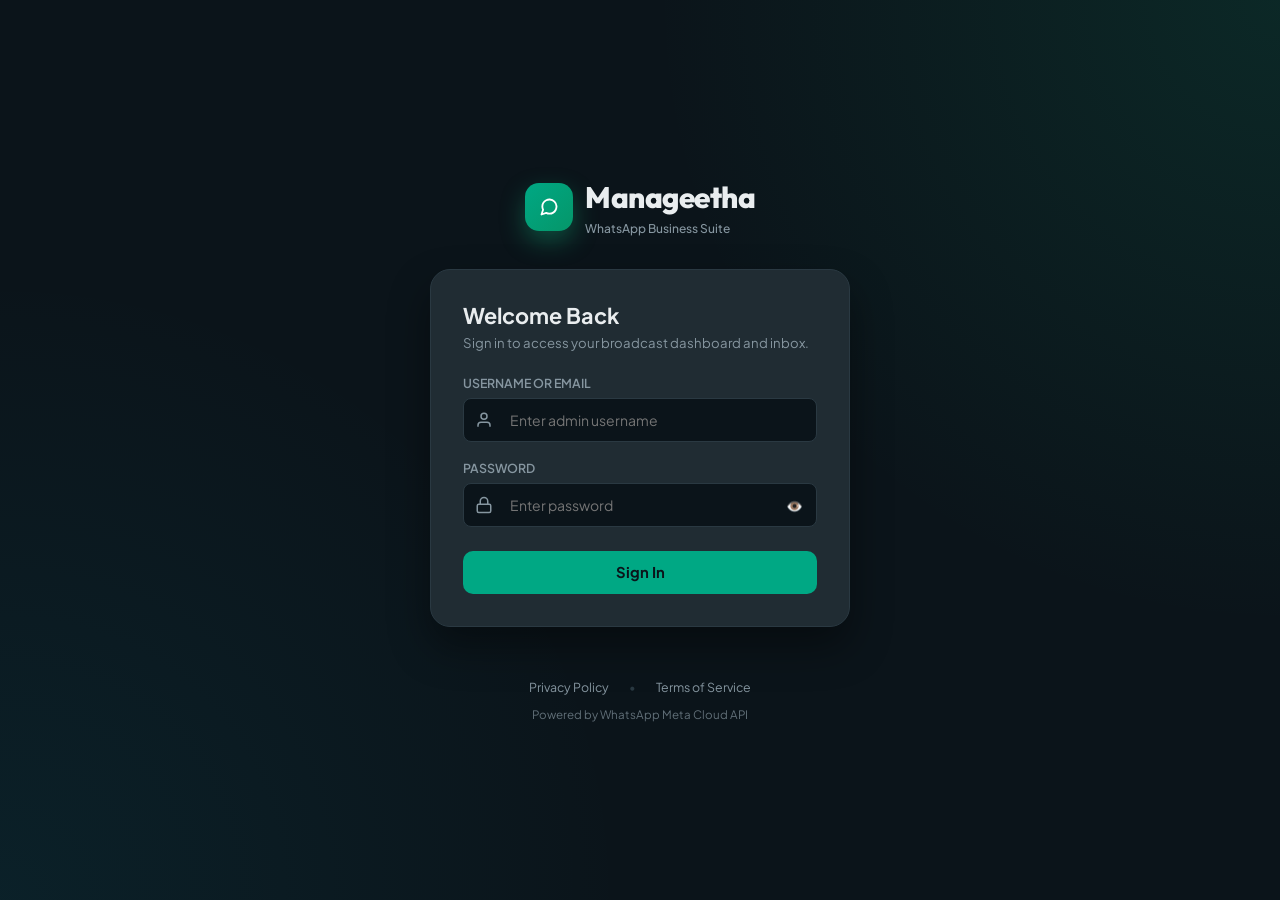
==== commit 7d6f52d9: "updated" ====
--- a/login.html
+++ b/login.html
@@ -3,7 +3,7 @@
 <head>
     <meta charset="UTF-8">
     <meta name="viewport" content="width=device-width, initial-scale=1.0">
-    <title>Induio - Admin Login</title>
+    <title>Manageetha - Admin Login</title>
     <link rel="icon" type="image/png" href="/favicon.png">
     <link rel="preconnect" href="https://fonts.googleapis.com">
     <link rel="preconnect" href="https://fonts.gstatic.com" crossorigin>
@@ -28,7 +28,7 @@
                 </svg>
             </div>
             <div>
-                <h1 style="font-family: 'Outfit', sans-serif; font-size: 1.85rem; font-weight: 800; margin: 0; color: var(--text-main); letter-spacing: -0.5px;">Induio</h1>
+                <h1 style="font-family: 'Outfit', sans-serif; font-size: 1.85rem; font-weight: 800; margin: 0; color: var(--text-main); letter-spacing: -0.5px;">Manageetha</h1>
                 <span style="font-size: 0.75rem; color: var(--text-muted); font-weight: 500;">WhatsApp Business Suite</span>
             </div>
         </div>
@@ -89,7 +89,7 @@
                 <h3 style="margin: 0; color: var(--text-main);">🔒 Privacy Policy</h3>
                 <button type="button" id="btn-close-privacy-modal" style="background: none; border: none; color: var(--text-muted); cursor: pointer; font-size: 1.1rem;">✕</button>
             </div>
-            <p style="font-size: 0.825rem; color: var(--text-muted); line-height: 1.5;">Induio operates as a WhatsApp Cloud API business management suite. All customer contact details, messages, and broadcast lists are stored securely in your private database. We strictly comply with Meta WhatsApp Cloud API policies and data protection guidelines.</p>
+            <p style="font-size: 0.825rem; color: var(--text-muted); line-height: 1.5;">Manageetha operates as a WhatsApp Cloud API business management suite. All customer contact details, messages, and broadcast lists are stored securely in your private database. We strictly comply with Meta WhatsApp Cloud API policies and data protection guidelines.</p>
         </div>
     </div>
 
